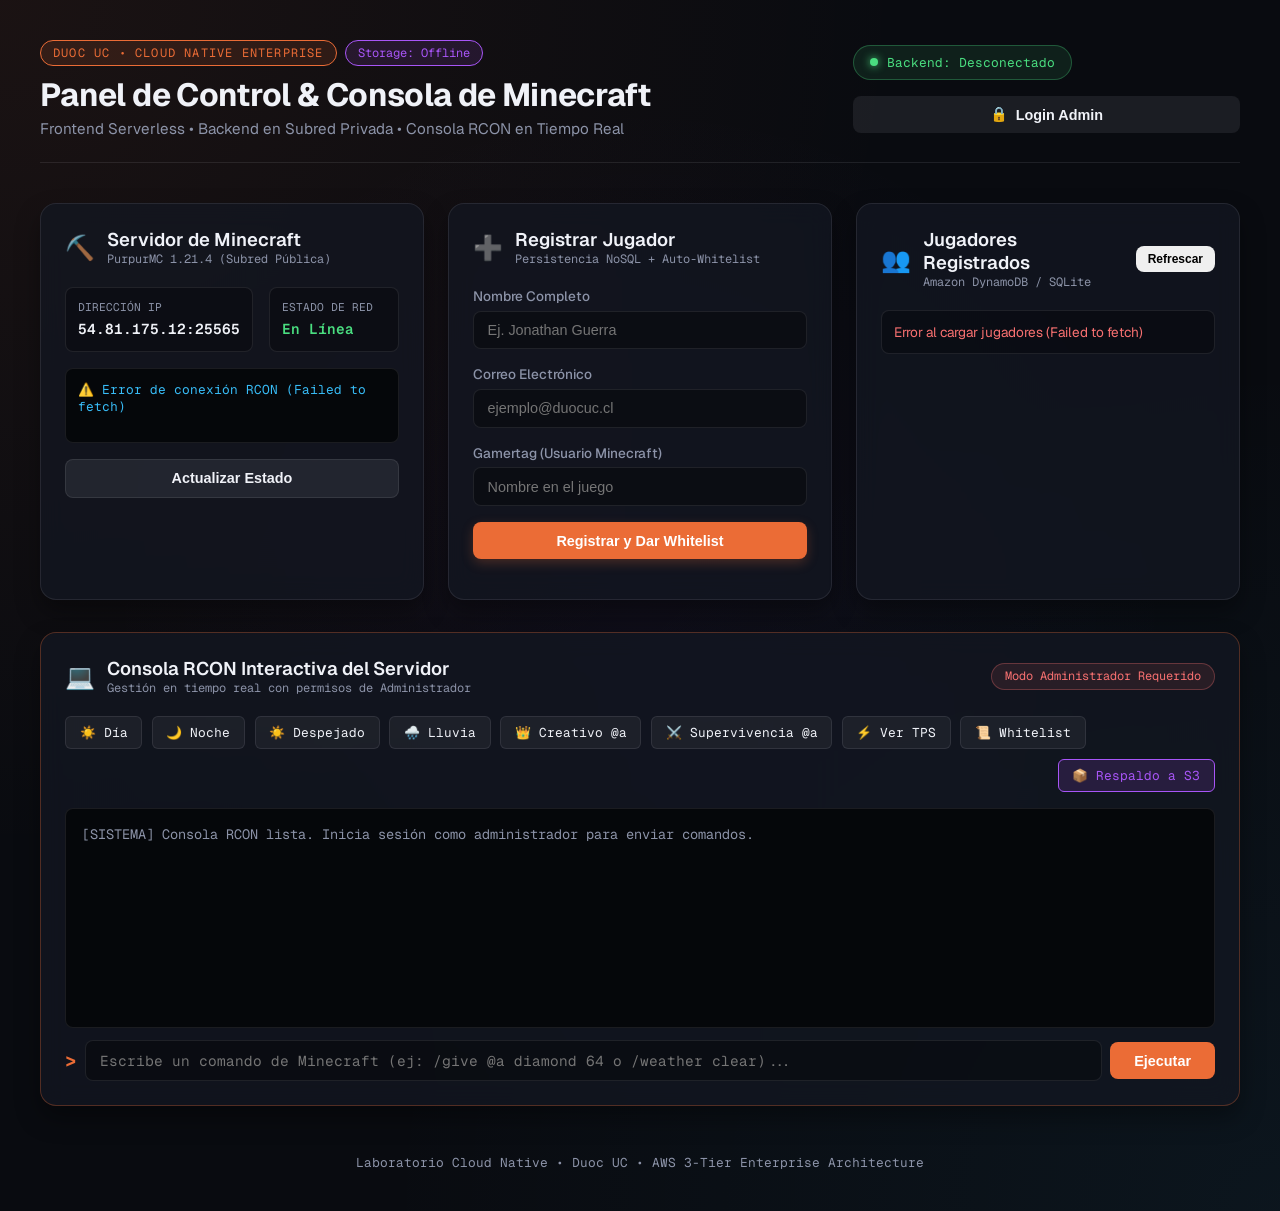
==== frontend/index.html @ 44a87078 "feat: Enterprise Cloud Native Suite for Minecraft in AWS (Duoc UC)" ====
<!DOCTYPE html>
<html lang="es">
<head>
    <meta charset="UTF-8">
    <meta name="viewport" content="width=device-width, initial-scale=1.0">
    <title>Panel Cloud Native Enterprise • Servidor Minecraft & DynamoDB</title>
    <link rel="preconnect" href="https://fonts.googleapis.com">
    <link rel="preconnect" href="https://fonts.gstatic.com" crossorigin>
    <link href="https://fonts.googleapis.com/css2?family=Geist+Mono:wght@400;500;600;700&family=Geist:wght@300;400;500;600;700&display=swap" rel="stylesheet">
    <link rel="stylesheet" href="styles.css">
</head>
<body>

    <div class="app-wrapper">
        <!-- Header Principal -->
        <header class="main-header">
            <div class="header-content">
                <div class="badge-group">
                    <span class="badge">Duoc UC • Cloud Native Enterprise</span>
                    <span class="badge-tag" id="storage-badge">Storage: DynamoDB</span>
                </div>
                <h1>Panel de Control & Consola de Minecraft</h1>
                <p class="subtitle">Frontend Serverless • Backend en Subred Privada • Consola RCON en Tiempo Real</p>
            </div>
            <div class="header-actions">
                <div class="status-indicator">
                    <span class="pulse-dot"></span>
                    <span id="backend-status-text">Backend: Conectando...</span>
                </div>
                <button id="btn-auth-toggle" class="btn btn-auth">
                    <span id="auth-icon">🔒</span> <span id="auth-text">Login Admin</span>
                </button>
            </div>
        </header>

        <!-- Grilla de Tarjetas -->
        <main class="dashboard-grid">
            
            <!-- Tarjeta 1: Estado del Servidor Minecraft -->
            <section class="card mc-card">
                <div class="card-header">
                    <div class="card-icon">⛏️</div>
                    <div>
                        <h2>Servidor de Minecraft</h2>
                        <span class="card-meta">PurpurMC 1.21.4 (Subred Pública)</span>
                    </div>
                </div>

                <div class="mc-stats">
                    <div class="stat-box">
                        <span class="stat-label">DIRECCIÓN IP</span>
                        <span class="stat-value" id="mc-ip">54.81.175.12:25565</span>
                    </div>
                    <div class="stat-box">
                        <span class="stat-label">ESTADO DE RED</span>
                        <span class="stat-value text-green" id="mc-state">En Línea</span>
                    </div>
                </div>

                <div class="console-box" id="mc-players-box">
                    <code>Consultando jugadores vía RCON...</code>
                </div>

                <button id="btn-refrescar-mc" class="btn btn-secondary">Actualizar Estado</button>
            </section>

            <!-- Tarjeta 2: Registro de Jugadores (DynamoDB / SQLite) -->
            <section class="card form-card">
                <div class="card-header">
                    <div class="card-icon">➕</div>
                    <div>
                        <h2>Registrar Jugador</h2>
                        <span class="card-meta">Persistencia NoSQL + Auto-Whitelist</span>
                    </div>
                </div>

                <form id="form-crear">
                    <div class="input-group">
                        <label for="input-nombre">Nombre Completo</label>
                        <input type="text" id="input-nombre" placeholder="Ej. Jonathan Guerra" required>
                    </div>

                    <div class="input-group">
                        <label for="input-email">Correo Electrónico</label>
                        <input type="email" id="input-email" placeholder="ejemplo@duocuc.cl" required>
                    </div>

                    <div class="input-group">
                        <label for="input-gamertag">Gamertag (Usuario Minecraft)</label>
                        <input type="text" id="input-gamertag" placeholder="Nombre en el juego" required>
                    </div>

                    <button type="submit" class="btn btn-primary" id="btn-submit">
                        <span>Registrar y Dar Whitelist</span>
                    </button>
                </form>

                <div id="mensaje" class="alert-message"></div>
            </section>

            <!-- Tarjeta 3: Lista de Usuarios Registrados -->
            <section class="card list-card">
                <div class="card-header">
                    <div class="card-icon">👥</div>
                    <div>
                        <h2>Jugadores Registrados</h2>
                        <span class="card-meta">Amazon DynamoDB / SQLite</span>
                    </div>
                    <button id="btn-consultar" class="btn btn-sm">Refrescar</button>
                </div>

                <ul id="lista-usuarios" class="user-list">
                    <li class="user-item loading">Cargando usuarios...</li>
                </ul>
            </section>

        </main>

        <!-- SECCIÓN 4: CONSOLA RCON INTERACTIVA (FULL WIDTH) -->
        <section class="card console-section">
            <div class="card-header">
                <div class="card-icon">💻</div>
                <div>
                    <h2>Consola RCON Interactiva del Servidor</h2>
                    <span class="card-meta">Gestión en tiempo real con permisos de Administrador</span>
                </div>
                <div class="admin-badge" id="admin-badge">Modo Administrador Requerido</div>
            </div>

            <!-- Botones Rápidos -->
            <div class="quick-actions">
                <button class="btn-quick" data-action="day">☀️ Día</button>
                <button class="btn-quick" data-action="night">🌙 Noche</button>
                <button class="btn-quick" data-action="sun">☀️ Despejado</button>
                <button class="btn-quick" data-action="rain">🌧️ Lluvia</button>
                <button class="btn-quick" data-action="creative">👑 Creativo @a</button>
                <button class="btn-quick" data-action="survival">⚔️ Supervivencia @a</button>
                <button class="btn-quick" data-action="tps">⚡ Ver TPS</button>
                <button class="btn-quick" data-action="whitelist-list">📜 Whitelist</button>
                <button class="btn-quick btn-backup" id="btn-trigger-backup">📦 Respaldo a S3</button>
            </div>

            <!-- Terminal Output -->
            <div class="terminal-container" id="terminal-screen">
                <div class="terminal-line system-line">[SISTEMA] Consola RCON lista. Inicia sesión como administrador para enviar comandos.</div>
            </div>

            <!-- Input de Comando Libre -->
            <form id="form-command" class="terminal-input-bar">
                <span class="terminal-prompt">&gt;</span>
                <input type="text" id="input-command" placeholder="Escribe un comando de Minecraft (ej: /give @a diamond 64 o /weather clear)..." autocomplete="off">
                <button type="submit" class="btn btn-send" id="btn-send-cmd">Ejecutar</button>
            </form>
        </section>

        <!-- MODAL DE LOGIN ADMIN -->
        <div id="modal-login" class="modal-overlay hidden">
            <div class="modal-card">
                <div class="modal-header">
                    <h3>🔐 Iniciar Sesión de Administrador</h3>
                    <button id="btn-close-modal" class="btn-close">&times;</button>
                </div>
                <form id="form-login">
                    <div class="input-group">
                        <label for="admin-user">Usuario</label>
                        <input type="text" id="admin-user" value="admin" required>
                    </div>
                    <div class="input-group">
                        <label for="admin-pass">Contraseña</label>
                        <input type="password" id="admin-pass" value="DuocAdmin2026!" required>
                    </div>
                    <button type="submit" class="btn btn-primary">Autenticar con JWT</button>
                </form>
                <div id="login-error" class="alert-message alert-error"></div>
            </div>
        </div>

        <footer class="app-footer">
            <p>Laboratorio Cloud Native • Duoc UC • AWS 3-Tier Enterprise Architecture</p>
        </footer>
    </div>

    <script src="app.js"></script>
</body>
</html>
---- frontend/styles.css ----
:root {
  --bg: #090b10;
  --card-bg: rgba(19, 23, 34, 0.75);
  --card-border: rgba(240, 242, 248, 0.09);
  --text-main: #f0f2f8;
  --text-muted: #8c93a8;
  --accent: #eb6c36;
  --accent-hover: #f17f4d;
  --accent-glow: rgba(235, 108, 54, 0.25);
  --teal: #38bdf8;
  --purple: #a855f7;
  --green: #4ade80;
  --red: #f87171;
  --terminal-bg: #05070a;
  --font-sans: 'Geist', -apple-system, BlinkMacSystemFont, sans-serif;
  --font-mono: 'Geist Mono', monospace;
}

* {
  box-sizing: border-box;
  margin: 0;
  padding: 0;
}

body {
  background-color: var(--bg);
  background-image: 
    radial-gradient(at 0% 0%, rgba(235, 108, 54, 0.08) 0px, transparent 50%),
    radial-gradient(at 100% 100%, rgba(56, 189, 248, 0.06) 0px, transparent 50%),
    radial-gradient(at 50% 50%, rgba(168, 85, 247, 0.04) 0px, transparent 60%);
  color: var(--text-main);
  font-family: var(--font-sans);
  min-height: 100vh;
  padding: 2.5rem 1rem;
}

.app-wrapper {
  max-width: 1200px;
  margin: 0 auto;
}

/* Header */
.main-header {
  display: flex;
  justify-content: space-between;
  align-items: center;
  margin-bottom: 2.5rem;
  padding-bottom: 1.5rem;
  border-bottom: 1px solid var(--card-border);
  flex-wrap: wrap;
  gap: 1.5rem;
}

.badge-group {
  display: flex;
  gap: 0.5rem;
  align-items: center;
  margin-bottom: 0.5rem;
  flex-wrap: wrap;
}

.badge {
  font-family: var(--font-mono);
  font-size: 0.75rem;
  color: var(--accent);
  background: rgba(235, 108, 54, 0.12);
  border: 1px solid var(--accent);
  padding: 0.25rem 0.75rem;
  border-radius: 999px;
  text-transform: uppercase;
  letter-spacing: 0.1em;
}

.badge-tag {
  font-family: var(--font-mono);
  font-size: 0.75rem;
  color: var(--purple);
  background: rgba(168, 85, 247, 0.12);
  border: 1px solid var(--purple);
  padding: 0.25rem 0.75rem;
  border-radius: 999px;
}

h1 {
  font-size: 2rem;
  font-weight: 700;
  letter-spacing: -0.02em;
}

.subtitle {
  color: var(--text-muted);
  font-size: 0.95rem;
  margin-top: 0.25rem;
}

.header-actions {
  display: flex;
  align-items: center;
  gap: 1rem;
  flex-wrap: wrap;
}

.status-indicator {
  display: flex;
  align-items: center;
  gap: 0.6rem;
  background: rgba(74, 222, 128, 0.1);
  border: 1px solid rgba(74, 222, 128, 0.3);
  padding: 0.5rem 1rem;
  border-radius: 999px;
  font-family: var(--font-mono);
  font-size: 0.8rem;
  color: var(--green);
}

.pulse-dot {
  width: 8px;
  height: 8px;
  background-color: var(--green);
  border-radius: 50%;
  box-shadow: 0 0 8px var(--green);
  animation: pulse 2s infinite;
}

@keyframes pulse {
  0% { transform: scale(0.95); opacity: 0.8; }
  50% { transform: scale(1.2); opacity: 1; }
  100% { transform: scale(0.95); opacity: 0.8; }
}

.btn-auth {
  width: auto;
  background: rgba(240, 242, 248, 0.08);
  border: 1px solid var(--card-border);
  color: var(--text-main);
  padding: 0.5rem 1rem;
  font-size: 0.85rem;
  border-radius: 999px;
}

.btn-auth:hover {
  background: rgba(240, 242, 248, 0.15);
}

/* Dashboard Grid */
.dashboard-grid {
  display: grid;
  grid-template-columns: repeat(auto-fit, minmax(330px, 1fr));
  gap: 1.5rem;
  margin-bottom: 2rem;
}

/* Cards */
.card {
  background: var(--card-bg);
  backdrop-filter: blur(12px);
  border: 1px solid var(--card-border);
  border-radius: 16px;
  padding: 1.5rem;
  display: flex;
  flex-direction: column;
  box-shadow: 0 12px 24px rgba(0, 0, 0, 0.35);
}

.card-header {
  display: flex;
  align-items: center;
  gap: 0.75rem;
  margin-bottom: 1.25rem;
}

.card-icon {
  font-size: 1.5rem;
}

.card-header h2 {
  font-size: 1.15rem;
  font-weight: 600;
}

.card-meta {
  font-family: var(--font-mono);
  font-size: 0.75rem;
  color: var(--text-muted);
  display: block;
}

/* Stats */
.mc-stats {
  display: grid;
  grid-template-columns: 1fr 1fr;
  gap: 1rem;
  margin-bottom: 1rem;
}

.stat-box {
  background: rgba(0, 0, 0, 0.3);
  border: 1px solid var(--card-border);
  border-radius: 8px;
  padding: 0.75rem;
}

.stat-label {
  font-family: var(--font-mono);
  font-size: 0.7rem;
  color: var(--text-muted);
  display: block;
  margin-bottom: 0.25rem;
}

.stat-value {
  font-family: var(--font-mono);
  font-size: 0.9rem;
  font-weight: 600;
}

.text-green { color: var(--green); }

.console-box {
  background: var(--terminal-bg);
  border: 1px solid var(--card-border);
  border-radius: 8px;
  padding: 0.75rem;
  font-family: var(--font-mono);
  font-size: 0.8rem;
  color: var(--teal);
  min-height: 75px;
  margin-bottom: 1rem;
  overflow-x: auto;
  white-space: pre-wrap;
}

/* Form */
.input-group {
  margin-bottom: 1rem;
}

.input-group label {
  display: block;
  font-size: 0.85rem;
  font-weight: 500;
  margin-bottom: 0.35rem;
  color: var(--text-muted);
}

input[type="text"],
input[type="email"],
input[type="password"] {
  width: 100%;
  background: rgba(0, 0, 0, 0.35);
  border: 1px solid var(--card-border);
  border-radius: 8px;
  padding: 0.65rem 0.85rem;
  color: var(--text-main);
  font-size: 0.9rem;
  outline: none;
  transition: border-color 0.2s;
}

input:focus {
  border-color: var(--accent);
}

/* Buttons */
.btn {
  display: inline-flex;
  align-items: center;
  justify-content: center;
  gap: 0.5rem;
  border: none;
  border-radius: 8px;
  padding: 0.65rem 1.2rem;
  font-size: 0.9rem;
  font-weight: 600;
  cursor: pointer;
  transition: all 0.2s ease;
  width: 100%;
}

.btn-primary {
  background: var(--accent);
  color: #fff;
  box-shadow: 0 4px 12px var(--accent-glow);
}

.btn-primary:hover {
  background: var(--accent-hover);
  transform: translateY(-1px);
}

.btn-secondary {
  background: rgba(240, 242, 248, 0.08);
  color: var(--text-main);
  border: 1px solid var(--card-border);
}

.btn-secondary:hover {
  background: rgba(240, 242, 248, 0.15);
}

.btn-sm {
  width: auto;
  padding: 0.35rem 0.75rem;
  font-size: 0.75rem;
  margin-left: auto;
}

/* User List */
.user-list {
  list-style: none;
  max-height: 250px;
  overflow-y: auto;
  display: flex;
  flex-direction: column;
  gap: 0.5rem;
}

.user-item {
  background: rgba(0, 0, 0, 0.3);
  border: 1px solid var(--card-border);
  border-radius: 8px;
  padding: 0.75rem;
  display: flex;
  justify-content: space-between;
  align-items: center;
  font-size: 0.85rem;
}

.user-info {
  display: flex;
  flex-direction: column;
  gap: 0.2rem;
}

.user-name {
  font-weight: 600;
}

.user-meta {
  font-family: var(--font-mono);
  font-size: 0.75rem;
  color: var(--text-muted);
}

.user-badge {
  font-family: var(--font-mono);
  font-size: 0.7rem;
  background: rgba(56, 189, 248, 0.1);
  color: var(--teal);
  border: 1px solid rgba(56, 189, 248, 0.3);
  padding: 0.2rem 0.5rem;
  border-radius: 4px;
}

/* ============================================
   SECCIÓN DE CONSOLA RCON INTERACTIVA
   ============================================ */
.console-section {
  margin-bottom: 3rem;
  border: 1px solid rgba(235, 108, 54, 0.3);
}

.admin-badge {
  margin-left: auto;
  font-family: var(--font-mono);
  font-size: 0.75rem;
  color: var(--red);
  background: rgba(248, 113, 113, 0.1);
  border: 1px solid rgba(248, 113, 113, 0.3);
  padding: 0.3rem 0.8rem;
  border-radius: 999px;
}

.admin-badge.logged-in {
  color: var(--green);
  background: rgba(74, 222, 128, 0.1);
  border-color: rgba(74, 222, 128, 0.3);
}

.quick-actions {
  display: flex;
  flex-wrap: wrap;
  gap: 0.6rem;
  margin-bottom: 1rem;
}

.btn-quick {
  background: rgba(240, 242, 248, 0.05);
  border: 1px solid var(--card-border);
  color: var(--text-main);
  padding: 0.45rem 0.85rem;
  border-radius: 6px;
  font-family: var(--font-mono);
  font-size: 0.8rem;
  cursor: pointer;
  transition: all 0.15s ease;
}

.btn-quick:hover {
  background: var(--accent-glow);
  border-color: var(--accent);
  color: var(--accent);
}

.btn-backup {
  background: rgba(168, 85, 247, 0.15);
  border-color: var(--purple);
  color: var(--purple);
  margin-left: auto;
}

.btn-backup:hover {
  background: var(--purple);
  color: #fff;
}

.terminal-container {
  background: var(--terminal-bg);
  border: 1px solid var(--card-border);
  border-radius: 8px;
  padding: 1rem;
  font-family: var(--font-mono);
  font-size: 0.85rem;
  height: 220px;
  overflow-y: auto;
  display: flex;
  flex-direction: column;
  gap: 0.4rem;
  margin-bottom: 0.75rem;
}

.terminal-line {
  line-height: 1.4;
  word-break: break-all;
}

.system-line { color: var(--text-muted); }
.cmd-line { color: var(--accent); font-weight: 600; }
.response-line { color: var(--green); }
.error-line { color: var(--red); }

.terminal-input-bar {
  display: flex;
  gap: 0.5rem;
  align-items: center;
}

.terminal-prompt {
  font-family: var(--font-mono);
  font-size: 1.2rem;
  font-weight: 700;
  color: var(--accent);
}

.terminal-input-bar input {
  flex-grow: 1;
  font-family: var(--font-mono);
}

.btn-send {
  width: auto;
  padding: 0.65rem 1.5rem;
  background: var(--accent);
  color: #fff;
}

/* Modal */
.modal-overlay {
  position: fixed;
  top: 0;
  left: 0;
  width: 100vw;
  height: 100vh;
  background: rgba(0, 0, 0, 0.75);
  backdrop-filter: blur(8px);
  display: flex;
  align-items: center;
  justify-content: center;
  z-index: 1000;
}

.modal-overlay.hidden {
  display: none;
}

.modal-card {
  background: #141722;
  border: 1px solid var(--card-border);
  border-radius: 16px;
  padding: 2rem;
  max-width: 420px;
  width: 90%;
  box-shadow: 0 20px 50px rgba(0, 0, 0, 0.6);
}

.modal-header {
  display: flex;
  justify-content: space-between;
  align-items: center;
  margin-bottom: 1.5rem;
}

.btn-close {
  background: none;
  border: none;
  color: var(--text-muted);
  font-size: 1.5rem;
  cursor: pointer;
}

/* Alert Messages */
.alert-message {
  margin-top: 1rem;
  font-size: 0.85rem;
  font-family: var(--font-mono);
}
.alert-success { color: var(--green); }
.alert-error { color: var(--red); }

.app-footer {
  text-align: center;
  color: var(--text-muted);
  font-size: 0.8rem;
  font-family: var(--font-mono);
}
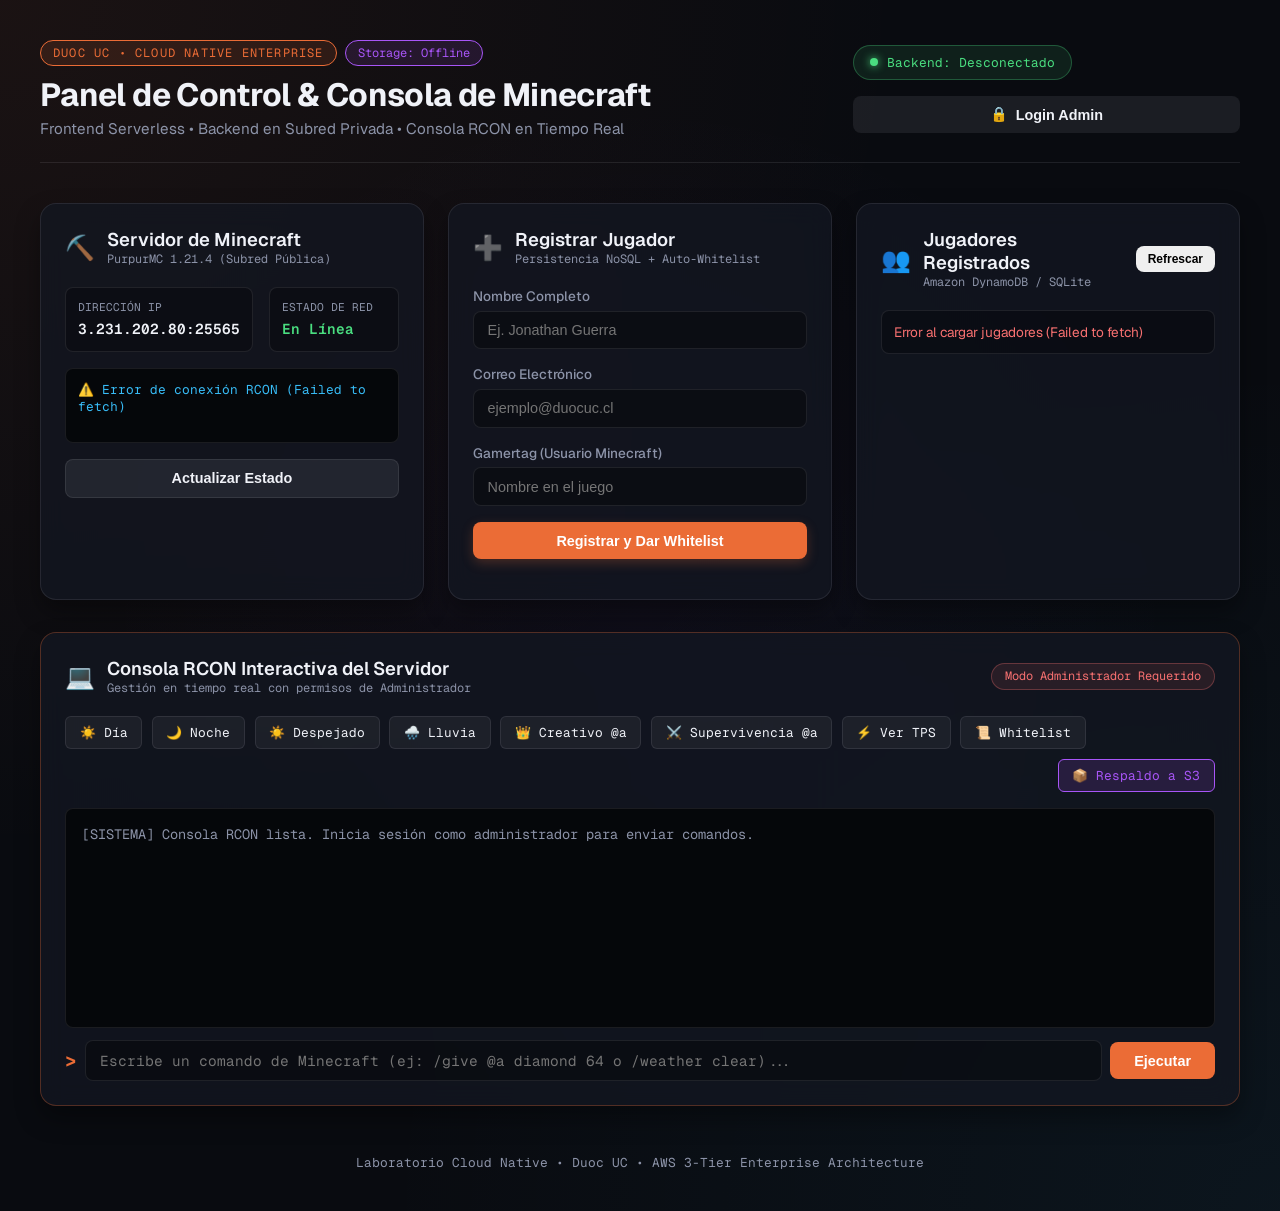
==== commit 599d1c30: "feat: add backup endpoint, fix default IP display and dynamic IP update" ====
--- a/frontend/index.html
+++ b/frontend/index.html
@@ -49,7 +49,8 @@
                 <div class="mc-stats">
                     <div class="stat-box">
                         <span class="stat-label">DIRECCIÓN IP</span>
-                        <span class="stat-value" id="mc-ip">54.81.175.12:25565</span>
+                        <span class="stat-value" id="mc-ip">3.231.202.80:25565</span>
+
                     </div>
                     <div class="stat-box">
                         <span class="stat-label">ESTADO DE RED</span>
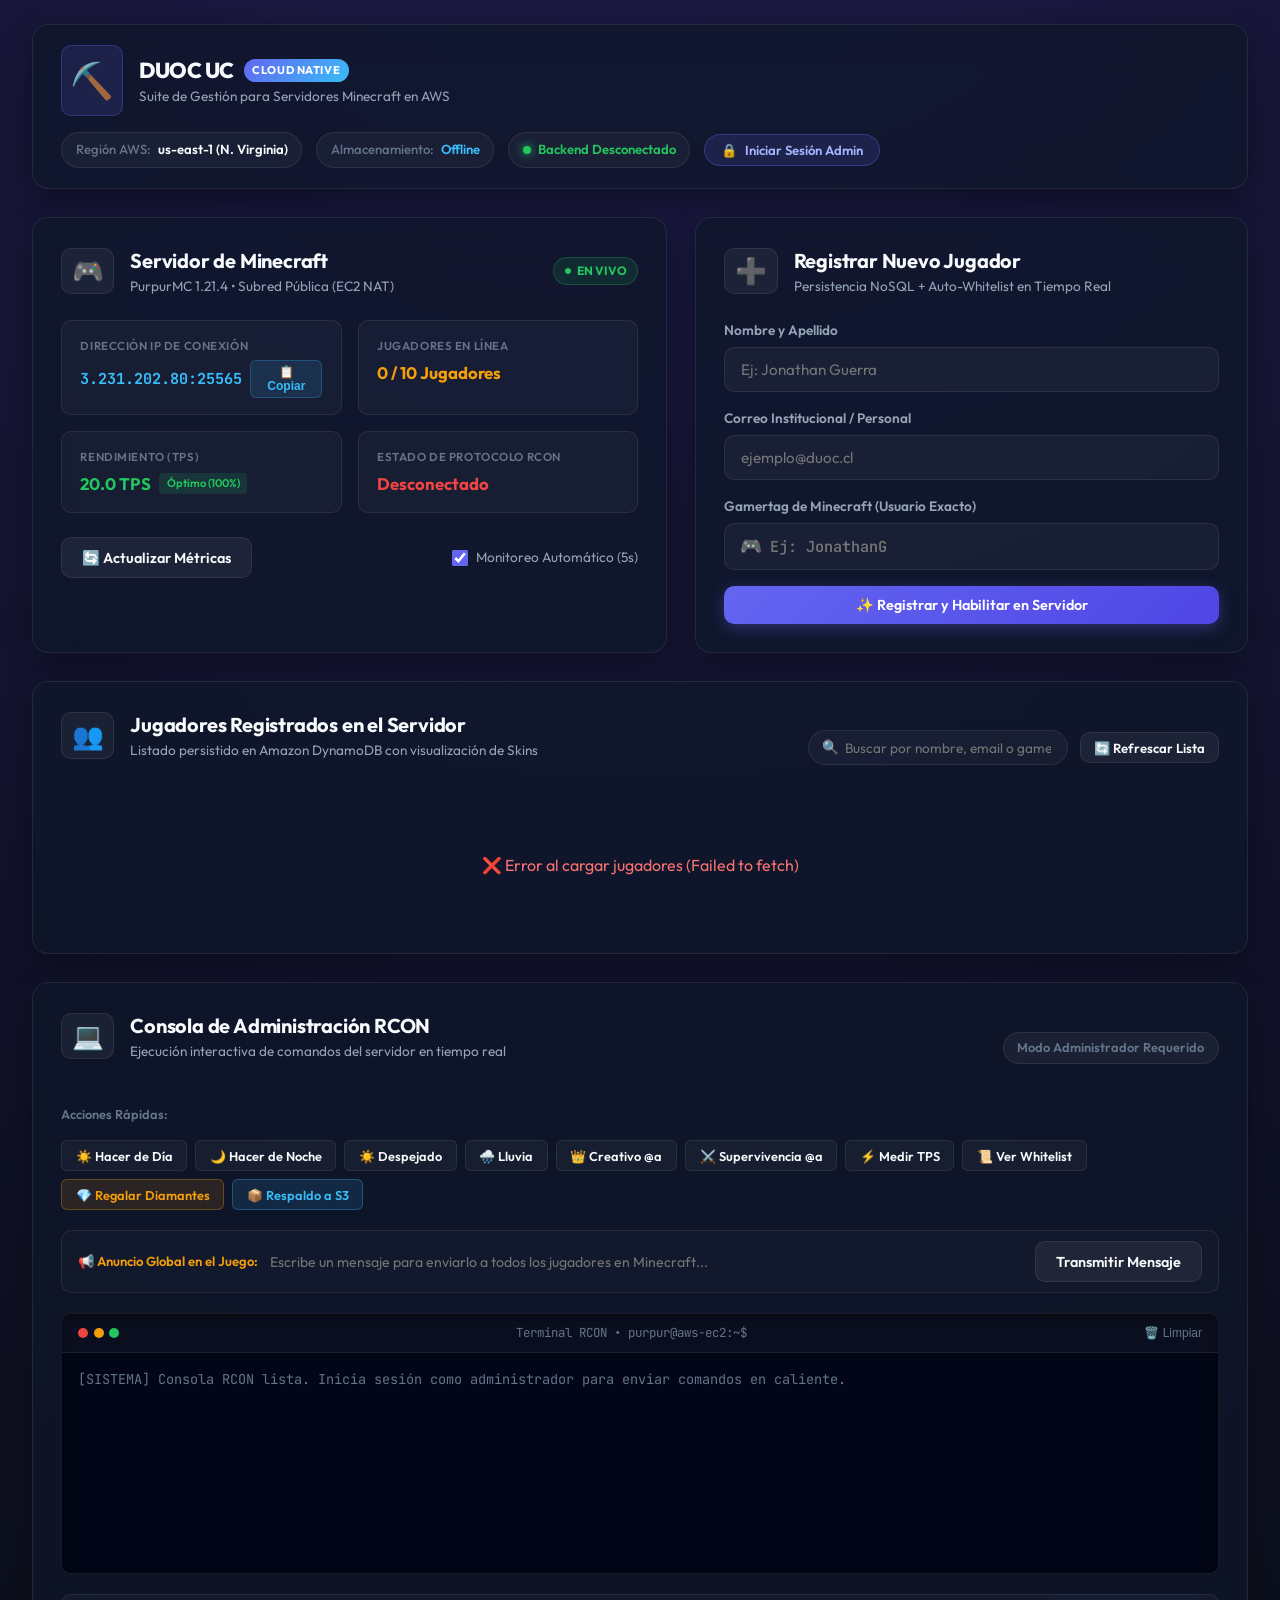
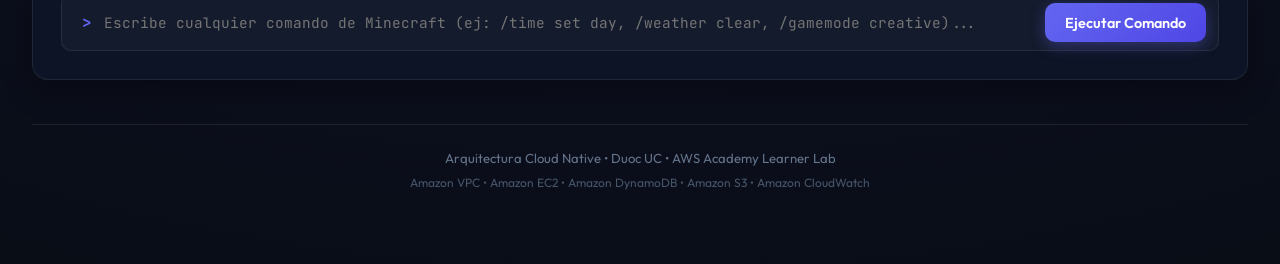
==== commit 1d7f94c5: "feat(ui): complete Spanish enterprise redesign with 3D skins, real-time telemetry, toasts and global" ====
--- a/frontend/index.html
+++ b/frontend/index.html
@@ -3,182 +3,280 @@
 <head>
     <meta charset="UTF-8">
     <meta name="viewport" content="width=device-width, initial-scale=1.0">
-    <title>Panel Cloud Native Enterprise • Servidor Minecraft & DynamoDB</title>
+    <title>Panel de Control Minecraft Enterprise • Duoc UC & AWS</title>
     <link rel="preconnect" href="https://fonts.googleapis.com">
     <link rel="preconnect" href="https://fonts.gstatic.com" crossorigin>
-    <link href="https://fonts.googleapis.com/css2?family=Geist+Mono:wght@400;500;600;700&family=Geist:wght@300;400;500;600;700&display=swap" rel="stylesheet">
+    <link href="https://fonts.googleapis.com/css2?family=Outfit:wght@300;400;500;600;700;800&family=JetBrains+Mono:wght@400;500;600;700&display=swap" rel="stylesheet">
     <link rel="stylesheet" href="styles.css">
 </head>
 <body>
 
     <div class="app-wrapper">
-        <!-- Header Principal -->
+        
+        <!-- BARRA SUPERIOR / ENCABEZADO -->
         <header class="main-header">
-            <div class="header-content">
-                <div class="badge-group">
-                    <span class="badge">Duoc UC • Cloud Native Enterprise</span>
-                    <span class="badge-tag" id="storage-badge">Storage: DynamoDB</span>
-                </div>
-                <h1>Panel de Control & Consola de Minecraft</h1>
-                <p class="subtitle">Frontend Serverless • Backend en Subred Privada • Consola RCON en Tiempo Real</p>
-            </div>
-            <div class="header-actions">
-                <div class="status-indicator">
-                    <span class="pulse-dot"></span>
-                    <span id="backend-status-text">Backend: Conectando...</span>
+            <div class="header-left">
+                <div class="brand-logo">
+                    <span class="logo-icon">⛏️</span>
+                    <div>
+                        <div class="brand-title">DUOC UC <span class="badge-cloud">CLOUD NATIVE</span></div>
+                        <div class="brand-sub">Suite de Gestión para Servidores Minecraft en AWS</div>
+                    </div>
+                </div>
+            </div>
+
+            <div class="header-metrics">
+                <div class="metric-pill">
+                    <span class="metric-label">Región AWS:</span>
+                    <span class="metric-value">us-east-1 (N. Virginia)</span>
+                </div>
+                <div class="metric-pill">
+                    <span class="metric-label">Almacenamiento:</span>
+                    <span class="metric-value text-cyan" id="storage-badge">Amazon DynamoDB</span>
+                </div>
+                <div class="metric-pill">
+                    <span class="status-dot online"></span>
+                    <span class="metric-value text-green" id="backend-status-text">Backend en Línea</span>
                 </div>
                 <button id="btn-auth-toggle" class="btn btn-auth">
-                    <span id="auth-icon">🔒</span> <span id="auth-text">Login Admin</span>
+                    <span id="auth-icon">🔒</span> <span id="auth-text">Iniciar Sesión Admin</span>
                 </button>
             </div>
         </header>
 
-        <!-- Grilla de Tarjetas -->
-        <main class="dashboard-grid">
-            
-            <!-- Tarjeta 1: Estado del Servidor Minecraft -->
-            <section class="card mc-card">
-                <div class="card-header">
-                    <div class="card-icon">⛏️</div>
-                    <div>
-                        <h2>Servidor de Minecraft</h2>
-                        <span class="card-meta">PurpurMC 1.21.4 (Subred Pública)</span>
-                    </div>
-                </div>
-
-                <div class="mc-stats">
-                    <div class="stat-box">
-                        <span class="stat-label">DIRECCIÓN IP</span>
-                        <span class="stat-value" id="mc-ip">3.231.202.80:25565</span>
-
-                    </div>
-                    <div class="stat-box">
-                        <span class="stat-label">ESTADO DE RED</span>
-                        <span class="stat-value text-green" id="mc-state">En Línea</span>
-                    </div>
-                </div>
-
-                <div class="console-box" id="mc-players-box">
-                    <code>Consultando jugadores vía RCON...</code>
-                </div>
-
-                <button id="btn-refrescar-mc" class="btn btn-secondary">Actualizar Estado</button>
+        <!-- CONTENIDO PRINCIPAL -->
+        <main class="dashboard-container">
+
+            <!-- FILA SUPERIOR: TARJETAS DE ESTADO Y REGISTRO -->
+            <div class="dashboard-grid">
+                
+                <!-- TARJETA 1: ESTADO DEL SERVIDOR Y TELEMETRÍA -->
+                <section class="card glass-card server-card">
+                    <div class="card-title-row">
+                        <div class="card-icon-badge">🎮</div>
+                        <div>
+                            <h2>Servidor de Minecraft</h2>
+                            <p class="card-subtitle">PurpurMC 1.21.4 • Subred Pública (EC2 NAT)</p>
+                        </div>
+                        <div class="live-tag">
+                            <span class="live-pulse"></span> EN VIVO
+                        </div>
+                    </div>
+
+                    <!-- Datos Rápidos -->
+                    <div class="server-stats-grid">
+                        <div class="stat-card">
+                            <span class="stat-title">DIRECCIÓN IP DE CONEXIÓN</span>
+                            <div class="ip-row">
+                                <span class="stat-data ip-address" id="mc-ip">3.231.202.80:25565</span>
+                                <button class="btn-copy" id="btn-copy-ip" title="Copiar IP de Minecraft">📋 Copiar</button>
+                            </div>
+                        </div>
+
+                        <div class="stat-card">
+                            <span class="stat-title">JUGADORES EN LÍNEA</span>
+                            <span class="stat-data text-gold" id="mc-players-count">0 / 10 Jugadores</span>
+                        </div>
+
+                        <div class="stat-card">
+                            <span class="stat-title">RENDIMIENTO (TPS)</span>
+                            <div class="tps-row">
+                                <span class="stat-data text-green" id="mc-tps-value">20.0 TPS</span>
+                                <span class="tps-badge">Óptimo (100%)</span>
+                            </div>
+                        </div>
+
+                        <div class="stat-card">
+                            <span class="stat-title">ESTADO DE PROTOCOLO RCON</span>
+                            <span class="stat-data text-cyan" id="mc-rcon-state">Conectado (Puerto 25575)</span>
+                        </div>
+                    </div>
+
+                    <div class="card-actions-row">
+                        <button id="btn-refrescar-mc" class="btn btn-secondary">
+                            <span>🔄 Actualizar Métricas</span>
+                        </button>
+                        <label class="auto-refresh-toggle">
+                            <input type="checkbox" id="check-auto-refresh" checked>
+                            <span class="toggle-text">Monitoreo Automático (5s)</span>
+                        </label>
+                    </div>
+                </section>
+
+                <!-- TARJETA 2: REGISTRO DE JUGADORES (DYNAMODB + WHITELIST) -->
+                <section class="card glass-card form-card">
+                    <div class="card-title-row">
+                        <div class="card-icon-badge">➕</div>
+                        <div>
+                            <h2>Registrar Nuevo Jugador</h2>
+                            <p class="card-subtitle">Persistencia NoSQL + Auto-Whitelist en Tiempo Real</p>
+                        </div>
+                    </div>
+
+                    <form id="form-crear" class="player-form">
+                        <div class="form-group">
+                            <label for="input-nombre">Nombre y Apellido</label>
+                            <input type="text" id="input-nombre" placeholder="Ej: Jonathan Guerra" required autocomplete="off">
+                        </div>
+
+                        <div class="form-group">
+                            <label for="input-email">Correo Institucional / Personal</label>
+                            <input type="email" id="input-email" placeholder="ejemplo@duoc.cl" required autocomplete="off">
+                        </div>
+
+                        <div class="form-group">
+                            <label for="input-gamertag">Gamertag de Minecraft (Usuario Exacto)</label>
+                            <div class="gamertag-input-wrap">
+                                <span class="gamertag-icon">🎮</span>
+                                <input type="text" id="input-gamertag" placeholder="Ej: JonathanG" required autocomplete="off">
+                            </div>
+                        </div>
+
+                        <button type="submit" class="btn btn-primary btn-block" id="btn-submit">
+                            <span>✨ Registrar y Habilitar en Servidor</span>
+                        </button>
+                    </form>
+
+                    <div id="mensaje" class="alert-message hidden"></div>
+                </section>
+
+            </div>
+
+            <!-- TARJETA 3: LISTA DE JUGADORES CON SKINS 3D (FULL WIDTH) -->
+            <section class="card glass-card users-section">
+                <div class="users-header">
+                    <div class="card-title-row">
+                        <div class="card-icon-badge">👥</div>
+                        <div>
+                            <h2>Jugadores Registrados en el Servidor</h2>
+                            <p class="card-subtitle">Listado persistido en Amazon DynamoDB con visualización de Skins</p>
+                        </div>
+                    </div>
+
+                    <div class="users-controls">
+                        <div class="search-box">
+                            <span class="search-icon">🔍</span>
+                            <input type="text" id="input-buscar-jugador" placeholder="Buscar por nombre, email o gamertag...">
+                        </div>
+                        <button id="btn-consultar" class="btn btn-secondary btn-sm">
+                            <span>🔄 Refrescar Lista</span>
+                        </button>
+                    </div>
+                </div>
+
+                <!-- Contenedor de Jugadores con Avatares 3D -->
+                <div id="grid-jugadores" class="players-grid">
+                    <div class="loading-state">
+                        <div class="spinner"></div>
+                        <p>Consultando base de datos de jugadores...</p>
+                    </div>
+                </div>
             </section>
 
-            <!-- Tarjeta 2: Registro de Jugadores (DynamoDB / SQLite) -->
-            <section class="card form-card">
-                <div class="card-header">
-                    <div class="card-icon">➕</div>
-                    <div>
-                        <h2>Registrar Jugador</h2>
-                        <span class="card-meta">Persistencia NoSQL + Auto-Whitelist</span>
-                    </div>
-                </div>
-
-                <form id="form-crear">
-                    <div class="input-group">
-                        <label for="input-nombre">Nombre Completo</label>
-                        <input type="text" id="input-nombre" placeholder="Ej. Jonathan Guerra" required>
-                    </div>
-
-                    <div class="input-group">
-                        <label for="input-email">Correo Electrónico</label>
-                        <input type="email" id="input-email" placeholder="ejemplo@duocuc.cl" required>
-                    </div>
-
-                    <div class="input-group">
-                        <label for="input-gamertag">Gamertag (Usuario Minecraft)</label>
-                        <input type="text" id="input-gamertag" placeholder="Nombre en el juego" required>
-                    </div>
-
-                    <button type="submit" class="btn btn-primary" id="btn-submit">
-                        <span>Registrar y Dar Whitelist</span>
-                    </button>
+            <!-- TARJETA 4: CONSOLA RCON Y TRANSMISIÓN GLOBAL -->
+            <section class="card glass-card console-section">
+                <div class="console-header">
+                    <div class="card-title-row">
+                        <div class="card-icon-badge">💻</div>
+                        <div>
+                            <h2>Consola de Administración RCON</h2>
+                            <p class="card-subtitle">Ejecución interactiva de comandos del servidor en tiempo real</p>
+                        </div>
+                    </div>
+                    <div class="admin-status-pill" id="admin-badge">
+                        <span class="pill-dot"></span> Modo Administrador Requerido
+                    </div>
+                </div>
+
+                <!-- Acciones Rápidas del Mundo -->
+                <div class="quick-actions-bar">
+                    <span class="bar-label">Acciones Rápidas:</span>
+                    <div class="quick-buttons-group">
+                        <button class="btn-quick" data-action="day" title="Establecer mediodía en el servidor">☀️ Hacer de Día</button>
+                        <button class="btn-quick" data-action="night" title="Establecer noche">🌙 Hacer de Noche</button>
+                        <button class="btn-quick" data-action="sun" title="Despejar clima">☀️ Despejado</button>
+                        <button class="btn-quick" data-action="rain" title="Iniciar lluvia">🌧️ Lluvia</button>
+                        <button class="btn-quick" data-action="creative" title="Modo creativo para todos">👑 Creativo @a</button>
+                        <button class="btn-quick" data-action="survival" title="Modo supervivencia para todos">⚔️ Supervivencia @a</button>
+                        <button class="btn-quick" data-action="tps" title="Consultar TPS y latencia">⚡ Medir TPS</button>
+                        <button class="btn-quick" data-action="whitelist-list" title="Ver jugadores en lista blanca">📜 Ver Whitelist</button>
+                        <button class="btn-quick btn-gold" id="btn-give-diamonds" title="Regalar 5 diamantes a todos los conectados">💎 Regalar Diamantes</button>
+                        <button class="btn-quick btn-backup" id="btn-trigger-backup" title="Sincronizar y respaldar mundo a Amazon S3">📦 Respaldo a S3</button>
+                    </div>
+                </div>
+
+                <!-- Mensaje Global al Servidor -->
+                <form id="form-broadcast" class="broadcast-bar">
+                    <span class="broadcast-label">📢 Anuncio Global en el Juego:</span>
+                    <input type="text" id="input-broadcast" placeholder="Escribe un mensaje para enviarlo a todos los jugadores en Minecraft..." autocomplete="off">
+                    <button type="submit" class="btn btn-secondary">Transmitir Mensaje</button>
                 </form>
 
-                <div id="mensaje" class="alert-message"></div>
+                <!-- Pantalla Terminal Retro -->
+                <div class="terminal-wrapper">
+                    <div class="terminal-topbar">
+                        <div class="window-buttons">
+                            <span class="win-btn red"></span>
+                            <span class="win-btn yellow"></span>
+                            <span class="win-btn green"></span>
+                        </div>
+                        <span class="terminal-title">Terminal RCON • purpur@aws-ec2:~$</span>
+                        <button class="btn-clear-term" id="btn-clear-term" title="Limpiar pantalla">🗑️ Limpiar</button>
+                    </div>
+                    <div class="terminal-screen" id="terminal-screen">
+                        <div class="terminal-line system-line">[SISTEMA] Consola RCON lista. Inicia sesión como administrador para enviar comandos en caliente.</div>
+                    </div>
+                </div>
+
+                <!-- Barra de Entrada de Comandos -->
+                <form id="form-command" class="terminal-input-bar">
+                    <span class="prompt-symbol">&gt;</span>
+                    <input type="text" id="input-command" placeholder="Escribe cualquier comando de Minecraft (ej: /time set day, /weather clear, /gamemode creative)..." autocomplete="off">
+                    <button type="submit" class="btn btn-primary" id="btn-send-cmd">Ejecutar Comando</button>
+                </form>
             </section>
 
-            <!-- Tarjeta 3: Lista de Usuarios Registrados -->
-            <section class="card list-card">
-                <div class="card-header">
-                    <div class="card-icon">👥</div>
-                    <div>
-                        <h2>Jugadores Registrados</h2>
-                        <span class="card-meta">Amazon DynamoDB / SQLite</span>
-                    </div>
-                    <button id="btn-consultar" class="btn btn-sm">Refrescar</button>
-                </div>
-
-                <ul id="lista-usuarios" class="user-list">
-                    <li class="user-item loading">Cargando usuarios...</li>
-                </ul>
-            </section>
-
         </main>
 
-        <!-- SECCIÓN 4: CONSOLA RCON INTERACTIVA (FULL WIDTH) -->
-        <section class="card console-section">
-            <div class="card-header">
-                <div class="card-icon">💻</div>
-                <div>
-                    <h2>Consola RCON Interactiva del Servidor</h2>
-                    <span class="card-meta">Gestión en tiempo real con permisos de Administrador</span>
-                </div>
-                <div class="admin-badge" id="admin-badge">Modo Administrador Requerido</div>
-            </div>
-
-            <!-- Botones Rápidos -->
-            <div class="quick-actions">
-                <button class="btn-quick" data-action="day">☀️ Día</button>
-                <button class="btn-quick" data-action="night">🌙 Noche</button>
-                <button class="btn-quick" data-action="sun">☀️ Despejado</button>
-                <button class="btn-quick" data-action="rain">🌧️ Lluvia</button>
-                <button class="btn-quick" data-action="creative">👑 Creativo @a</button>
-                <button class="btn-quick" data-action="survival">⚔️ Supervivencia @a</button>
-                <button class="btn-quick" data-action="tps">⚡ Ver TPS</button>
-                <button class="btn-quick" data-action="whitelist-list">📜 Whitelist</button>
-                <button class="btn-quick btn-backup" id="btn-trigger-backup">📦 Respaldo a S3</button>
-            </div>
-
-            <!-- Terminal Output -->
-            <div class="terminal-container" id="terminal-screen">
-                <div class="terminal-line system-line">[SISTEMA] Consola RCON lista. Inicia sesión como administrador para enviar comandos.</div>
-            </div>
-
-            <!-- Input de Comando Libre -->
-            <form id="form-command" class="terminal-input-bar">
-                <span class="terminal-prompt">&gt;</span>
-                <input type="text" id="input-command" placeholder="Escribe un comando de Minecraft (ej: /give @a diamond 64 o /weather clear)..." autocomplete="off">
-                <button type="submit" class="btn btn-send" id="btn-send-cmd">Ejecutar</button>
-            </form>
-        </section>
-
-        <!-- MODAL DE LOGIN ADMIN -->
+        <!-- MODAL DE INICIO DE SESIÓN ADMINISTRADOR -->
         <div id="modal-login" class="modal-overlay hidden">
             <div class="modal-card">
                 <div class="modal-header">
-                    <h3>🔐 Iniciar Sesión de Administrador</h3>
+                    <div class="modal-icon">🔐</div>
+                    <div>
+                        <h3>Acceso de Administrador</h3>
+                        <p class="modal-sub">Ingresa tus credenciales para habilitar la consola RCON</p>
+                    </div>
                     <button id="btn-close-modal" class="btn-close">&times;</button>
                 </div>
-                <form id="form-login">
-                    <div class="input-group">
-                        <label for="admin-user">Usuario</label>
-                        <input type="text" id="admin-user" value="admin" required>
-                    </div>
-                    <div class="input-group">
+                <form id="form-login" class="modal-form">
+                    <div class="form-group">
+                        <label for="admin-user">Usuario de Administrador</label>
+                        <input type="text" id="admin-user" placeholder="admin" required autocomplete="username">
+                    </div>
+                    <div class="form-group">
                         <label for="admin-pass">Contraseña</label>
-                        <input type="password" id="admin-pass" value="DuocAdmin2026!" required>
-                    </div>
-                    <button type="submit" class="btn btn-primary">Autenticar con JWT</button>
+                        <input type="password" id="admin-pass" placeholder="••••••••••••" required autocomplete="current-password">
+                    </div>
+                    <div id="login-error" class="login-error-msg"></div>
+                    <button type="submit" class="btn btn-primary btn-block">
+                        <span>Iniciar Sesión</span>
+                    </button>
                 </form>
-                <div id="login-error" class="alert-message alert-error"></div>
             </div>
         </div>
 
-        <footer class="app-footer">
-            <p>Laboratorio Cloud Native • Duoc UC • AWS 3-Tier Enterprise Architecture</p>
+        <!-- NOTIFICACIONES TOAST FLOTANTES -->
+        <div id="toast-container" class="toast-container"></div>
+
+        <!-- FOOTER INSTITUCIONAL -->
+        <footer class="main-footer">
+            <div class="footer-content">
+                <span>Arquitectura Cloud Native • Duoc UC • AWS Academy Learner Lab</span>
+                <span class="footer-tag">Amazon VPC • Amazon EC2 • Amazon DynamoDB • Amazon S3 • Amazon CloudWatch</span>
+            </div>
         </footer>
+
     </div>
 
     <script src="app.js"></script>
--- a/frontend/styles.css
+++ b/frontend/styles.css
@@ -1,525 +1,1032 @@
+/* ============================================================
+   PANEL CLOUD NATIVE ENTERPRISE - DUOC UC • ESTILOS GLASSMORPHISM
+   ============================================================ */
+
 :root {
-  --bg: #090b10;
-  --card-bg: rgba(19, 23, 34, 0.75);
-  --card-border: rgba(240, 242, 248, 0.09);
-  --text-main: #f0f2f8;
-  --text-muted: #8c93a8;
-  --accent: #eb6c36;
-  --accent-hover: #f17f4d;
-  --accent-glow: rgba(235, 108, 54, 0.25);
-  --teal: #38bdf8;
-  --purple: #a855f7;
-  --green: #4ade80;
-  --red: #f87171;
-  --terminal-bg: #05070a;
-  --font-sans: 'Geist', -apple-system, BlinkMacSystemFont, sans-serif;
-  --font-mono: 'Geist Mono', monospace;
+    --bg-base: #090d16;
+    --bg-gradient: radial-gradient(circle at 50% -20%, #1e1b4b 0%, #090d16 100%);
+    --card-bg: rgba(15, 23, 42, 0.75);
+    --card-border: rgba(255, 255, 255, 0.08);
+    --card-hover-border: rgba(99, 102, 241, 0.4);
+    
+    --primary: #6366f1;
+    --primary-hover: #4f46e5;
+    --primary-glow: rgba(99, 102, 241, 0.35);
+
+    --accent-cyan: #38bdf8;
+    --accent-green: #22c55e;
+    --accent-gold: #f59e0b;
+    --accent-red: #ef4444;
+
+    --text-main: #f8fafc;
+    --text-muted: #94a3b8;
+    --text-dim: #64748b;
+
+    --font-main: 'Outfit', -apple-system, BlinkMacSystemFont, 'Segoe UI', Roboto, sans-serif;
+    --font-mono: 'JetBrains Mono', monospace;
+    --radius-lg: 16px;
+    --radius-md: 10px;
+    --radius-sm: 6px;
 }
 
 * {
-  box-sizing: border-box;
-  margin: 0;
-  padding: 0;
+    margin: 0;
+    padding: 0;
+    box-sizing: border-box;
 }
 
 body {
-  background-color: var(--bg);
-  background-image: 
-    radial-gradient(at 0% 0%, rgba(235, 108, 54, 0.08) 0px, transparent 50%),
-    radial-gradient(at 100% 100%, rgba(56, 189, 248, 0.06) 0px, transparent 50%),
-    radial-gradient(at 50% 50%, rgba(168, 85, 247, 0.04) 0px, transparent 60%);
-  color: var(--text-main);
-  font-family: var(--font-sans);
-  min-height: 100vh;
-  padding: 2.5rem 1rem;
+    font-family: var(--font-main);
+    background: var(--bg-base);
+    background-image: var(--bg-gradient);
+    color: var(--text-main);
+    min-height: 100vh;
+    line-height: 1.5;
+    overflow-x: hidden;
 }
 
 .app-wrapper {
-  max-width: 1200px;
-  margin: 0 auto;
-}
-
-/* Header */
+    max-width: 1380px;
+    margin: 0 auto;
+    padding: 1.5rem 2rem 3rem 2rem;
+    display: flex;
+    flex-direction: column;
+    gap: 1.75rem;
+}
+
+/* ============================================================
+   1. HEADER SUPERIOR
+   ============================================================ */
 .main-header {
-  display: flex;
-  justify-content: space-between;
-  align-items: center;
-  margin-bottom: 2.5rem;
-  padding-bottom: 1.5rem;
-  border-bottom: 1px solid var(--card-border);
-  flex-wrap: wrap;
-  gap: 1.5rem;
-}
-
-.badge-group {
-  display: flex;
-  gap: 0.5rem;
-  align-items: center;
-  margin-bottom: 0.5rem;
-  flex-wrap: wrap;
-}
-
-.badge {
-  font-family: var(--font-mono);
-  font-size: 0.75rem;
-  color: var(--accent);
-  background: rgba(235, 108, 54, 0.12);
-  border: 1px solid var(--accent);
-  padding: 0.25rem 0.75rem;
-  border-radius: 999px;
-  text-transform: uppercase;
-  letter-spacing: 0.1em;
-}
-
-.badge-tag {
-  font-family: var(--font-mono);
-  font-size: 0.75rem;
-  color: var(--purple);
-  background: rgba(168, 85, 247, 0.12);
-  border: 1px solid var(--purple);
-  padding: 0.25rem 0.75rem;
-  border-radius: 999px;
-}
-
-h1 {
-  font-size: 2rem;
-  font-weight: 700;
-  letter-spacing: -0.02em;
-}
-
-.subtitle {
-  color: var(--text-muted);
-  font-size: 0.95rem;
-  margin-top: 0.25rem;
-}
-
-.header-actions {
-  display: flex;
-  align-items: center;
-  gap: 1rem;
-  flex-wrap: wrap;
-}
-
-.status-indicator {
-  display: flex;
-  align-items: center;
-  gap: 0.6rem;
-  background: rgba(74, 222, 128, 0.1);
-  border: 1px solid rgba(74, 222, 128, 0.3);
-  padding: 0.5rem 1rem;
-  border-radius: 999px;
-  font-family: var(--font-mono);
-  font-size: 0.8rem;
-  color: var(--green);
-}
-
-.pulse-dot {
-  width: 8px;
-  height: 8px;
-  background-color: var(--green);
-  border-radius: 50%;
-  box-shadow: 0 0 8px var(--green);
-  animation: pulse 2s infinite;
-}
-
-@keyframes pulse {
-  0% { transform: scale(0.95); opacity: 0.8; }
-  50% { transform: scale(1.2); opacity: 1; }
-  100% { transform: scale(0.95); opacity: 0.8; }
+    display: flex;
+    justify-content: space-between;
+    align-items: center;
+    padding: 1.25rem 1.75rem;
+    background: var(--card-bg);
+    backdrop-filter: blur(20px);
+    border: 1px solid var(--card-border);
+    border-radius: var(--radius-lg);
+    box-shadow: 0 10px 30px rgba(0, 0, 0, 0.4);
+    flex-wrap: wrap;
+    gap: 1rem;
+}
+
+.brand-logo {
+    display: flex;
+    align-items: center;
+    gap: 1rem;
+}
+
+.logo-icon {
+    font-size: 2.2rem;
+    background: rgba(99, 102, 241, 0.15);
+    padding: 0.5rem;
+    border-radius: var(--radius-md);
+    border: 1px solid rgba(99, 102, 241, 0.3);
+}
+
+.brand-title {
+    font-size: 1.35rem;
+    font-weight: 800;
+    letter-spacing: -0.02em;
+    display: flex;
+    align-items: center;
+    gap: 0.6rem;
+}
+
+.badge-cloud {
+    font-size: 0.7rem;
+    font-weight: 700;
+    padding: 0.2rem 0.55rem;
+    background: linear-gradient(135deg, #6366f1, #38bdf8);
+    color: #fff;
+    border-radius: 20px;
+    letter-spacing: 0.05em;
+}
+
+.brand-sub {
+    font-size: 0.85rem;
+    color: var(--text-muted);
+}
+
+.header-metrics {
+    display: flex;
+    align-items: center;
+    gap: 0.85rem;
+    flex-wrap: wrap;
+}
+
+.metric-pill {
+    display: flex;
+    align-items: center;
+    gap: 0.45rem;
+    padding: 0.45rem 0.85rem;
+    background: rgba(255, 255, 255, 0.04);
+    border: 1px solid var(--card-border);
+    border-radius: 30px;
+    font-size: 0.82rem;
+}
+
+.metric-label {
+    color: var(--text-dim);
+    font-weight: 500;
+}
+
+.metric-value {
+    font-weight: 600;
+}
+
+.status-dot {
+    width: 8px;
+    height: 8px;
+    border-radius: 50%;
+    background: var(--accent-green);
+    box-shadow: 0 0 10px var(--accent-green);
+    animation: pulseGlow 2s infinite;
+}
+
+/* ============================================================
+   2. BOTONES & ELEMENTOS INTERACTIVOS
+   ============================================================ */
+.btn {
+    display: inline-flex;
+    align-items: center;
+    justify-content: center;
+    gap: 0.5rem;
+    font-family: var(--font-main);
+    font-weight: 600;
+    font-size: 0.9rem;
+    padding: 0.65rem 1.25rem;
+    border-radius: var(--radius-md);
+    border: none;
+    cursor: pointer;
+    transition: all 0.2s ease;
+    text-decoration: none;
+}
+
+.btn-primary {
+    background: linear-gradient(135deg, var(--primary), var(--primary-hover));
+    color: #fff;
+    box-shadow: 0 4px 15px var(--primary-glow);
+}
+
+.btn-primary:hover {
+    transform: translateY(-2px);
+    box-shadow: 0 6px 20px rgba(99, 102, 241, 0.5);
+}
+
+.btn-secondary {
+    background: rgba(255, 255, 255, 0.06);
+    color: var(--text-main);
+    border: 1px solid var(--card-border);
+}
+
+.btn-secondary:hover {
+    background: rgba(255, 255, 255, 0.12);
+    border-color: rgba(255, 255, 255, 0.2);
 }
 
 .btn-auth {
-  width: auto;
-  background: rgba(240, 242, 248, 0.08);
-  border: 1px solid var(--card-border);
-  color: var(--text-main);
-  padding: 0.5rem 1rem;
-  font-size: 0.85rem;
-  border-radius: 999px;
+    background: rgba(99, 102, 241, 0.15);
+    border: 1px solid rgba(99, 102, 241, 0.35);
+    color: #a5b4fc;
+    padding: 0.45rem 1rem;
+    border-radius: 30px;
+    font-size: 0.82rem;
 }
 
 .btn-auth:hover {
-  background: rgba(240, 242, 248, 0.15);
-}
-
-/* Dashboard Grid */
+    background: rgba(99, 102, 241, 0.25);
+    color: #fff;
+}
+
+.btn-block {
+    width: 100%;
+}
+
+.btn-sm {
+    padding: 0.4rem 0.8rem;
+    font-size: 0.82rem;
+}
+
+/* ============================================================
+   3. GRILLA PRINCIPAL & TARJETAS
+   ============================================================ */
+.dashboard-container {
+    display: flex;
+    flex-direction: column;
+    gap: 1.75rem;
+}
+
 .dashboard-grid {
-  display: grid;
-  grid-template-columns: repeat(auto-fit, minmax(330px, 1fr));
-  gap: 1.5rem;
-  margin-bottom: 2rem;
-}
-
-/* Cards */
-.card {
-  background: var(--card-bg);
-  backdrop-filter: blur(12px);
-  border: 1px solid var(--card-border);
-  border-radius: 16px;
-  padding: 1.5rem;
-  display: flex;
-  flex-direction: column;
-  box-shadow: 0 12px 24px rgba(0, 0, 0, 0.35);
-}
-
-.card-header {
-  display: flex;
-  align-items: center;
-  gap: 0.75rem;
-  margin-bottom: 1.25rem;
-}
-
-.card-icon {
-  font-size: 1.5rem;
-}
-
-.card-header h2 {
-  font-size: 1.15rem;
-  font-weight: 600;
-}
-
-.card-meta {
-  font-family: var(--font-mono);
-  font-size: 0.75rem;
-  color: var(--text-muted);
-  display: block;
-}
-
-/* Stats */
-.mc-stats {
-  display: grid;
-  grid-template-columns: 1fr 1fr;
-  gap: 1rem;
-  margin-bottom: 1rem;
-}
-
-.stat-box {
-  background: rgba(0, 0, 0, 0.3);
-  border: 1px solid var(--card-border);
-  border-radius: 8px;
-  padding: 0.75rem;
-}
-
-.stat-label {
-  font-family: var(--font-mono);
-  font-size: 0.7rem;
-  color: var(--text-muted);
-  display: block;
-  margin-bottom: 0.25rem;
-}
-
-.stat-value {
-  font-family: var(--font-mono);
-  font-size: 0.9rem;
-  font-weight: 600;
-}
-
-.text-green { color: var(--green); }
-
-.console-box {
-  background: var(--terminal-bg);
-  border: 1px solid var(--card-border);
-  border-radius: 8px;
-  padding: 0.75rem;
-  font-family: var(--font-mono);
-  font-size: 0.8rem;
-  color: var(--teal);
-  min-height: 75px;
-  margin-bottom: 1rem;
-  overflow-x: auto;
-  white-space: pre-wrap;
-}
-
-/* Form */
-.input-group {
-  margin-bottom: 1rem;
-}
-
-.input-group label {
-  display: block;
-  font-size: 0.85rem;
-  font-weight: 500;
-  margin-bottom: 0.35rem;
-  color: var(--text-muted);
-}
-
-input[type="text"],
-input[type="email"],
-input[type="password"] {
-  width: 100%;
-  background: rgba(0, 0, 0, 0.35);
-  border: 1px solid var(--card-border);
-  border-radius: 8px;
-  padding: 0.65rem 0.85rem;
-  color: var(--text-main);
-  font-size: 0.9rem;
-  outline: none;
-  transition: border-color 0.2s;
-}
-
-input:focus {
-  border-color: var(--accent);
-}
-
-/* Buttons */
-.btn {
-  display: inline-flex;
-  align-items: center;
-  justify-content: center;
-  gap: 0.5rem;
-  border: none;
-  border-radius: 8px;
-  padding: 0.65rem 1.2rem;
-  font-size: 0.9rem;
-  font-weight: 600;
-  cursor: pointer;
-  transition: all 0.2s ease;
-  width: 100%;
-}
-
-.btn-primary {
-  background: var(--accent);
-  color: #fff;
-  box-shadow: 0 4px 12px var(--accent-glow);
-}
-
-.btn-primary:hover {
-  background: var(--accent-hover);
-  transform: translateY(-1px);
-}
-
-.btn-secondary {
-  background: rgba(240, 242, 248, 0.08);
-  color: var(--text-main);
-  border: 1px solid var(--card-border);
-}
-
-.btn-secondary:hover {
-  background: rgba(240, 242, 248, 0.15);
-}
-
-.btn-sm {
-  width: auto;
-  padding: 0.35rem 0.75rem;
-  font-size: 0.75rem;
-  margin-left: auto;
-}
-
-/* User List */
-.user-list {
-  list-style: none;
-  max-height: 250px;
-  overflow-y: auto;
-  display: flex;
-  flex-direction: column;
-  gap: 0.5rem;
-}
-
-.user-item {
-  background: rgba(0, 0, 0, 0.3);
-  border: 1px solid var(--card-border);
-  border-radius: 8px;
-  padding: 0.75rem;
-  display: flex;
-  justify-content: space-between;
-  align-items: center;
-  font-size: 0.85rem;
-}
-
-.user-info {
-  display: flex;
-  flex-direction: column;
-  gap: 0.2rem;
-}
-
-.user-name {
-  font-weight: 600;
-}
-
-.user-meta {
-  font-family: var(--font-mono);
-  font-size: 0.75rem;
-  color: var(--text-muted);
-}
-
-.user-badge {
-  font-family: var(--font-mono);
-  font-size: 0.7rem;
-  background: rgba(56, 189, 248, 0.1);
-  color: var(--teal);
-  border: 1px solid rgba(56, 189, 248, 0.3);
-  padding: 0.2rem 0.5rem;
-  border-radius: 4px;
-}
-
-/* ============================================
-   SECCIÓN DE CONSOLA RCON INTERACTIVA
-   ============================================ */
+    display: grid;
+    grid-template-columns: 1.15fr 1fr;
+    gap: 1.75rem;
+}
+
+@media (max-width: 980px) {
+    .dashboard-grid {
+        grid-template-columns: 1fr;
+    }
+}
+
+.glass-card {
+    background: var(--card-bg);
+    backdrop-filter: blur(20px);
+    border: 1px solid var(--card-border);
+    border-radius: var(--radius-lg);
+    padding: 1.75rem;
+    box-shadow: 0 10px 30px rgba(0, 0, 0, 0.3);
+    transition: border-color 0.25s ease;
+}
+
+.glass-card:hover {
+    border-color: var(--card-hover-border);
+}
+
+.card-title-row {
+    display: flex;
+    align-items: center;
+    gap: 1rem;
+    margin-bottom: 1.5rem;
+}
+
+.card-icon-badge {
+    font-size: 1.6rem;
+    background: rgba(255, 255, 255, 0.05);
+    border: 1px solid var(--card-border);
+    padding: 0.6rem;
+    border-radius: var(--radius-md);
+    line-height: 1;
+}
+
+.card-title-row h2 {
+    font-size: 1.25rem;
+    font-weight: 700;
+    letter-spacing: -0.01em;
+}
+
+.card-subtitle {
+    font-size: 0.85rem;
+    color: var(--text-muted);
+}
+
+.live-tag {
+    margin-left: auto;
+    display: flex;
+    align-items: center;
+    gap: 0.4rem;
+    font-size: 0.75rem;
+    font-weight: 700;
+    color: var(--accent-green);
+    background: rgba(34, 197, 94, 0.12);
+    border: 1px solid rgba(34, 197, 94, 0.25);
+    padding: 0.25rem 0.65rem;
+    border-radius: 20px;
+}
+
+.live-pulse {
+    width: 6px;
+    height: 6px;
+    border-radius: 50%;
+    background: var(--accent-green);
+    animation: pulseGlow 1.5s infinite;
+}
+
+/* ============================================================
+   4. ESTADO DEL SERVIDOR (SERVER CARD)
+   ============================================================ */
+.server-stats-grid {
+    display: grid;
+    grid-template-columns: 1fr 1fr;
+    gap: 1rem;
+    margin-bottom: 1.5rem;
+}
+
+.stat-card {
+    background: rgba(255, 255, 255, 0.03);
+    border: 1px solid var(--card-border);
+    border-radius: var(--radius-md);
+    padding: 1rem 1.15rem;
+    display: flex;
+    flex-direction: column;
+    gap: 0.35rem;
+}
+
+.stat-title {
+    font-size: 0.72rem;
+    font-weight: 600;
+    color: var(--text-dim);
+    letter-spacing: 0.05em;
+}
+
+.stat-data {
+    font-size: 1.05rem;
+    font-weight: 700;
+}
+
+.ip-row {
+    display: flex;
+    align-items: center;
+    justify-content: space-between;
+    gap: 0.5rem;
+}
+
+.ip-address {
+    font-family: var(--font-mono);
+    color: var(--accent-cyan);
+    font-size: 0.95rem;
+}
+
+.btn-copy {
+    background: rgba(56, 189, 248, 0.12);
+    border: 1px solid rgba(56, 189, 248, 0.25);
+    color: var(--accent-cyan);
+    font-size: 0.75rem;
+    font-weight: 600;
+    padding: 0.25rem 0.55rem;
+    border-radius: var(--radius-sm);
+    cursor: pointer;
+    transition: all 0.2s;
+}
+
+.btn-copy:hover {
+    background: rgba(56, 189, 248, 0.25);
+}
+
+.tps-row {
+    display: flex;
+    align-items: center;
+    gap: 0.5rem;
+}
+
+.tps-badge {
+    font-size: 0.7rem;
+    padding: 0.15rem 0.45rem;
+    border-radius: 4px;
+    background: rgba(34, 197, 94, 0.15);
+    color: var(--accent-green);
+    font-weight: 600;
+}
+
+.card-actions-row {
+    display: flex;
+    align-items: center;
+    justify-content: space-between;
+    gap: 1rem;
+    flex-wrap: wrap;
+}
+
+.auto-refresh-toggle {
+    display: flex;
+    align-items: center;
+    gap: 0.5rem;
+    cursor: pointer;
+    font-size: 0.85rem;
+    color: var(--text-muted);
+}
+
+.auto-refresh-toggle input {
+    accent-color: var(--primary);
+    width: 16px;
+    height: 16px;
+}
+
+/* ============================================================
+   5. FORMULARIO DE REGISTRO
+   ============================================================ */
+.player-form {
+    display: flex;
+    flex-direction: column;
+    gap: 1rem;
+}
+
+.form-group {
+    display: flex;
+    flex-direction: column;
+    gap: 0.4rem;
+}
+
+.form-group label {
+    font-size: 0.85rem;
+    font-weight: 600;
+    color: var(--text-muted);
+}
+
+.form-group input {
+    width: 100%;
+    background: rgba(255, 255, 255, 0.04);
+    border: 1px solid var(--card-border);
+    border-radius: var(--radius-md);
+    padding: 0.75rem 1rem;
+    color: var(--text-main);
+    font-family: var(--font-main);
+    font-size: 0.95rem;
+    transition: all 0.2s;
+}
+
+.form-group input:focus {
+    outline: none;
+    border-color: var(--primary);
+    box-shadow: 0 0 0 3px var(--primary-glow);
+    background: rgba(255, 255, 255, 0.07);
+}
+
+.gamertag-input-wrap {
+    position: relative;
+    display: flex;
+    align-items: center;
+}
+
+.gamertag-icon {
+    position: absolute;
+    left: 1rem;
+    font-size: 1.1rem;
+}
+
+.gamertag-input-wrap input {
+    padding-left: 2.8rem;
+    font-family: var(--font-mono);
+    font-weight: 600;
+    color: var(--accent-gold);
+}
+
+.alert-message {
+    padding: 0.75rem 1rem;
+    border-radius: var(--radius-md);
+    font-size: 0.88rem;
+    font-weight: 500;
+    margin-top: 0.5rem;
+}
+
+.alert-success {
+    background: rgba(34, 197, 94, 0.12);
+    border: 1px solid rgba(34, 197, 94, 0.3);
+    color: #4ade80;
+}
+
+.alert-error {
+    background: rgba(239, 68, 68, 0.12);
+    border: 1px solid rgba(239, 68, 68, 0.3);
+    color: #f87171;
+}
+
+/* ============================================================
+   6. SECCIÓN DE JUGADORES CON SKINS 3D
+   ============================================================ */
+.users-section {
+    display: flex;
+    flex-direction: column;
+    gap: 1.25rem;
+}
+
+.users-header {
+    display: flex;
+    justify-content: space-between;
+    align-items: center;
+    flex-wrap: wrap;
+    gap: 1rem;
+}
+
+.users-controls {
+    display: flex;
+    align-items: center;
+    gap: 0.75rem;
+}
+
+.search-box {
+    position: relative;
+    display: flex;
+    align-items: center;
+}
+
+.search-icon {
+    position: absolute;
+    left: 0.85rem;
+    font-size: 0.85rem;
+    color: var(--text-dim);
+}
+
+.search-box input {
+    background: rgba(255, 255, 255, 0.04);
+    border: 1px solid var(--card-border);
+    border-radius: 30px;
+    padding: 0.45rem 1rem 0.45rem 2.2rem;
+    color: var(--text-main);
+    font-family: var(--font-main);
+    font-size: 0.85rem;
+    width: 260px;
+    transition: all 0.2s;
+}
+
+.search-box input:focus {
+    outline: none;
+    border-color: var(--primary);
+    width: 300px;
+}
+
+.players-grid {
+    display: grid;
+    grid-template-columns: repeat(auto-fill, minmax(280px, 1fr));
+    gap: 1.15rem;
+}
+
+.player-card {
+    background: rgba(255, 255, 255, 0.025);
+    border: 1px solid var(--card-border);
+    border-radius: var(--radius-md);
+    padding: 1.15rem;
+    display: flex;
+    align-items: center;
+    gap: 1rem;
+    transition: all 0.25s ease;
+    position: relative;
+}
+
+.player-card:hover {
+    background: rgba(255, 255, 255, 0.05);
+    border-color: rgba(99, 102, 241, 0.35);
+    transform: translateY(-2px);
+}
+
+.player-skin-wrap {
+    position: relative;
+    width: 56px;
+    height: 56px;
+    border-radius: var(--radius-md);
+    overflow: hidden;
+    background: rgba(0, 0, 0, 0.4);
+    border: 2px solid rgba(255, 255, 255, 0.1);
+    flex-shrink: 0;
+}
+
+.player-skin-img {
+    width: 100%;
+    height: 100%;
+    object-fit: cover;
+    image-rendering: pixelated;
+}
+
+.player-details {
+    flex: 1;
+    min-width: 0;
+}
+
+.player-name {
+    font-weight: 700;
+    font-size: 0.95rem;
+    white-space: nowrap;
+    overflow: hidden;
+    text-overflow: ellipsis;
+}
+
+.player-email {
+    font-size: 0.78rem;
+    color: var(--text-dim);
+    white-space: nowrap;
+    overflow: hidden;
+    text-overflow: ellipsis;
+    margin-bottom: 0.25rem;
+}
+
+.player-gamertag-pill {
+    display: inline-flex;
+    align-items: center;
+    gap: 0.3rem;
+    font-family: var(--font-mono);
+    font-size: 0.75rem;
+    font-weight: 600;
+    color: var(--accent-gold);
+    background: rgba(245, 158, 11, 0.1);
+    border: 1px solid rgba(245, 158, 11, 0.2);
+    padding: 0.15rem 0.5rem;
+    border-radius: 4px;
+}
+
+.player-actions {
+    display: flex;
+    flex-direction: column;
+    gap: 0.4rem;
+}
+
+.btn-icon {
+    background: rgba(255, 255, 255, 0.05);
+    border: 1px solid var(--card-border);
+    color: var(--text-muted);
+    width: 32px;
+    height: 32px;
+    border-radius: var(--radius-sm);
+    display: flex;
+    align-items: center;
+    justify-content: center;
+    cursor: pointer;
+    font-size: 0.85rem;
+    transition: all 0.2s;
+}
+
+.btn-icon:hover {
+    background: rgba(255, 255, 255, 0.1);
+    color: #fff;
+}
+
+.btn-icon-delete:hover {
+    background: rgba(239, 68, 68, 0.2);
+    border-color: rgba(239, 68, 68, 0.4);
+    color: var(--accent-red);
+}
+
+.empty-state {
+    grid-column: 1 / -1;
+    text-align: center;
+    padding: 3rem 1rem;
+    color: var(--text-dim);
+}
+
+/* ============================================================
+   7. CONSOLA RCON & TERMINAL
+   ============================================================ */
 .console-section {
-  margin-bottom: 3rem;
-  border: 1px solid rgba(235, 108, 54, 0.3);
-}
-
-.admin-badge {
-  margin-left: auto;
-  font-family: var(--font-mono);
-  font-size: 0.75rem;
-  color: var(--red);
-  background: rgba(248, 113, 113, 0.1);
-  border: 1px solid rgba(248, 113, 113, 0.3);
-  padding: 0.3rem 0.8rem;
-  border-radius: 999px;
-}
-
-.admin-badge.logged-in {
-  color: var(--green);
-  background: rgba(74, 222, 128, 0.1);
-  border-color: rgba(74, 222, 128, 0.3);
-}
-
-.quick-actions {
-  display: flex;
-  flex-wrap: wrap;
-  gap: 0.6rem;
-  margin-bottom: 1rem;
+    display: flex;
+    flex-direction: column;
+    gap: 1.25rem;
+}
+
+.console-header {
+    display: flex;
+    justify-content: space-between;
+    align-items: center;
+    flex-wrap: wrap;
+    gap: 1rem;
+}
+
+.admin-status-pill {
+    display: flex;
+    align-items: center;
+    gap: 0.45rem;
+    font-size: 0.8rem;
+    font-weight: 600;
+    padding: 0.35rem 0.85rem;
+    border-radius: 20px;
+    background: rgba(255, 255, 255, 0.05);
+    border: 1px solid var(--card-border);
+    color: var(--text-dim);
+}
+
+.admin-status-pill.logged-in {
+    background: rgba(34, 197, 94, 0.12);
+    border-color: rgba(34, 197, 94, 0.3);
+    color: #4ade80;
+}
+
+.pill-dot {
+    width: 6px;
+    height: 6px;
+    border-radius: 50%;
+    background: var(--text-dim);
+}
+
+.admin-status-pill.logged-in .pill-dot {
+    background: var(--accent-green);
+    box-shadow: 0 0 8px var(--accent-green);
+}
+
+.quick-actions-bar {
+    display: flex;
+    align-items: center;
+    gap: 1rem;
+    flex-wrap: wrap;
+}
+
+.bar-label {
+    font-size: 0.8rem;
+    font-weight: 600;
+    color: var(--text-dim);
+}
+
+.quick-buttons-group {
+    display: flex;
+    flex-wrap: wrap;
+    gap: 0.5rem;
 }
 
 .btn-quick {
-  background: rgba(240, 242, 248, 0.05);
-  border: 1px solid var(--card-border);
-  color: var(--text-main);
-  padding: 0.45rem 0.85rem;
-  border-radius: 6px;
-  font-family: var(--font-mono);
-  font-size: 0.8rem;
-  cursor: pointer;
-  transition: all 0.15s ease;
+    background: rgba(255, 255, 255, 0.04);
+    border: 1px solid var(--card-border);
+    color: var(--text-main);
+    font-family: var(--font-main);
+    font-size: 0.8rem;
+    font-weight: 600;
+    padding: 0.4rem 0.85rem;
+    border-radius: var(--radius-sm);
+    cursor: pointer;
+    transition: all 0.2s;
 }
 
 .btn-quick:hover {
-  background: var(--accent-glow);
-  border-color: var(--accent);
-  color: var(--accent);
+    background: rgba(99, 102, 241, 0.2);
+    border-color: rgba(99, 102, 241, 0.4);
+    transform: translateY(-1px);
+}
+
+.btn-gold {
+    background: rgba(245, 158, 11, 0.12);
+    border-color: rgba(245, 158, 11, 0.3);
+    color: var(--accent-gold);
+}
+
+.btn-gold:hover {
+    background: rgba(245, 158, 11, 0.25);
+    border-color: rgba(245, 158, 11, 0.5);
 }
 
 .btn-backup {
-  background: rgba(168, 85, 247, 0.15);
-  border-color: var(--purple);
-  color: var(--purple);
-  margin-left: auto;
+    background: rgba(56, 189, 248, 0.12);
+    border-color: rgba(56, 189, 248, 0.3);
+    color: var(--accent-cyan);
 }
 
 .btn-backup:hover {
-  background: var(--purple);
-  color: #fff;
-}
-
-.terminal-container {
-  background: var(--terminal-bg);
-  border: 1px solid var(--card-border);
-  border-radius: 8px;
-  padding: 1rem;
-  font-family: var(--font-mono);
-  font-size: 0.85rem;
-  height: 220px;
-  overflow-y: auto;
-  display: flex;
-  flex-direction: column;
-  gap: 0.4rem;
-  margin-bottom: 0.75rem;
+    background: rgba(56, 189, 248, 0.25);
+    border-color: rgba(56, 189, 248, 0.5);
+}
+
+.broadcast-bar {
+    display: flex;
+    align-items: center;
+    gap: 0.75rem;
+    background: rgba(255, 255, 255, 0.02);
+    border: 1px solid var(--card-border);
+    border-radius: var(--radius-md);
+    padding: 0.65rem 1rem;
+    flex-wrap: wrap;
+}
+
+.broadcast-label {
+    font-size: 0.82rem;
+    font-weight: 600;
+    color: var(--accent-gold);
+    white-space: nowrap;
+}
+
+.broadcast-bar input {
+    flex: 1;
+    min-width: 250px;
+    background: transparent;
+    border: none;
+    color: var(--text-main);
+    font-family: var(--font-main);
+    font-size: 0.88rem;
+}
+
+.broadcast-bar input:focus {
+    outline: none;
+}
+
+.terminal-wrapper {
+    background: #020617;
+    border: 1px solid var(--card-border);
+    border-radius: var(--radius-md);
+    overflow: hidden;
+    box-shadow: inset 0 2px 8px rgba(0, 0, 0, 0.8);
+}
+
+.terminal-topbar {
+    display: flex;
+    align-items: center;
+    justify-content: space-between;
+    background: rgba(255, 255, 255, 0.03);
+    padding: 0.6rem 1rem;
+    border-bottom: 1px solid var(--card-border);
+}
+
+.window-buttons {
+    display: flex;
+    gap: 0.35rem;
+}
+
+.win-btn {
+    width: 10px;
+    height: 10px;
+    border-radius: 50%;
+}
+
+.win-btn.red { background: #ef4444; }
+.win-btn.yellow { background: #f59e0b; }
+.win-btn.green { background: #22c55e; }
+
+.terminal-title {
+    font-family: var(--font-mono);
+    font-size: 0.78rem;
+    color: var(--text-dim);
+}
+
+.btn-clear-term {
+    background: transparent;
+    border: none;
+    color: var(--text-dim);
+    font-size: 0.75rem;
+    cursor: pointer;
+    transition: color 0.2s;
+}
+
+.btn-clear-term:hover {
+    color: var(--text-main);
+}
+
+.terminal-screen {
+    height: 220px;
+    padding: 1rem;
+    overflow-y: auto;
+    font-family: var(--font-mono);
+    font-size: 0.85rem;
+    display: flex;
+    flex-direction: column;
+    gap: 0.35rem;
 }
 
 .terminal-line {
-  line-height: 1.4;
-  word-break: break-all;
-}
-
-.system-line { color: var(--text-muted); }
-.cmd-line { color: var(--accent); font-weight: 600; }
-.response-line { color: var(--green); }
-.error-line { color: var(--red); }
+    word-break: break-all;
+}
+
+.system-line { color: #64748b; }
+.cmd-line { color: #38bdf8; font-weight: 600; }
+.response-line { color: #4ade80; }
+.error-line { color: #f87171; }
 
 .terminal-input-bar {
-  display: flex;
-  gap: 0.5rem;
-  align-items: center;
-}
-
-.terminal-prompt {
-  font-family: var(--font-mono);
-  font-size: 1.2rem;
-  font-weight: 700;
-  color: var(--accent);
+    display: flex;
+    align-items: center;
+    gap: 0.75rem;
+    background: rgba(255, 255, 255, 0.03);
+    border: 1px solid var(--card-border);
+    border-radius: var(--radius-md);
+    padding: 0.5rem 0.75rem;
+}
+
+.prompt-symbol {
+    font-family: var(--font-mono);
+    font-weight: 700;
+    color: var(--primary);
+    padding-left: 0.5rem;
 }
 
 .terminal-input-bar input {
-  flex-grow: 1;
-  font-family: var(--font-mono);
-}
-
-.btn-send {
-  width: auto;
-  padding: 0.65rem 1.5rem;
-  background: var(--accent);
-  color: #fff;
-}
-
-/* Modal */
+    flex: 1;
+    background: transparent;
+    border: none;
+    color: var(--text-main);
+    font-family: var(--font-mono);
+    font-size: 0.9rem;
+}
+
+.terminal-input-bar input:focus {
+    outline: none;
+}
+
+/* ============================================================
+   8. MODALES & TOASTS
+   ============================================================ */
 .modal-overlay {
-  position: fixed;
-  top: 0;
-  left: 0;
-  width: 100vw;
-  height: 100vh;
-  background: rgba(0, 0, 0, 0.75);
-  backdrop-filter: blur(8px);
-  display: flex;
-  align-items: center;
-  justify-content: center;
-  z-index: 1000;
+    position: fixed;
+    top: 0;
+    left: 0;
+    width: 100vw;
+    height: 100vh;
+    background: rgba(0, 0, 0, 0.75);
+    backdrop-filter: blur(8px);
+    display: flex;
+    align-items: center;
+    justify-content: center;
+    z-index: 999;
+    transition: opacity 0.2s ease;
 }
 
 .modal-overlay.hidden {
-  display: none;
+    display: none;
 }
 
 .modal-card {
-  background: #141722;
-  border: 1px solid var(--card-border);
-  border-radius: 16px;
-  padding: 2rem;
-  max-width: 420px;
-  width: 90%;
-  box-shadow: 0 20px 50px rgba(0, 0, 0, 0.6);
+    background: #0f172a;
+    border: 1px solid rgba(99, 102, 241, 0.3);
+    border-radius: var(--radius-lg);
+    padding: 2rem;
+    width: 100%;
+    max-width: 440px;
+    box-shadow: 0 20px 50px rgba(0, 0, 0, 0.6);
 }
 
 .modal-header {
-  display: flex;
-  justify-content: space-between;
-  align-items: center;
-  margin-bottom: 1.5rem;
+    display: flex;
+    align-items: center;
+    gap: 1rem;
+    margin-bottom: 1.5rem;
+    position: relative;
+}
+
+.modal-icon {
+    font-size: 2rem;
+    background: rgba(99, 102, 241, 0.15);
+    padding: 0.5rem;
+    border-radius: var(--radius-md);
+}
+
+.modal-header h3 {
+    font-size: 1.2rem;
+    font-weight: 700;
+}
+
+.modal-sub {
+    font-size: 0.8rem;
+    color: var(--text-muted);
 }
 
 .btn-close {
-  background: none;
-  border: none;
-  color: var(--text-muted);
-  font-size: 1.5rem;
-  cursor: pointer;
-}
-
-/* Alert Messages */
-.alert-message {
-  margin-top: 1rem;
-  font-size: 0.85rem;
-  font-family: var(--font-mono);
-}
-.alert-success { color: var(--green); }
-.alert-error { color: var(--red); }
-
-.app-footer {
-  text-align: center;
-  color: var(--text-muted);
-  font-size: 0.8rem;
-  font-family: var(--font-mono);
-}
+    position: absolute;
+    top: -0.5rem;
+    right: -0.5rem;
+    background: transparent;
+    border: none;
+    color: var(--text-dim);
+    font-size: 1.5rem;
+    cursor: pointer;
+}
+
+.modal-form {
+    display: flex;
+    flex-direction: column;
+    gap: 1.15rem;
+}
+
+.login-error-msg {
+    font-size: 0.85rem;
+    color: var(--accent-red);
+}
+
+.toast-container {
+    position: fixed;
+    bottom: 2rem;
+    right: 2rem;
+    display: flex;
+    flex-direction: column;
+    gap: 0.75rem;
+    z-index: 1000;
+}
+
+.toast {
+    background: rgba(15, 23, 42, 0.95);
+    border: 1px solid var(--card-border);
+    backdrop-filter: blur(16px);
+    padding: 0.85rem 1.25rem;
+    border-radius: var(--radius-md);
+    font-size: 0.88rem;
+    font-weight: 600;
+    box-shadow: 0 10px 25px rgba(0, 0, 0, 0.5);
+    display: flex;
+    align-items: center;
+    gap: 0.6rem;
+    animation: toastSlideIn 0.3s cubic-bezier(0.16, 1, 0.3, 1);
+}
+
+.toast.success { border-color: rgba(34, 197, 94, 0.4); color: #4ade80; }
+.toast.error { border-color: rgba(239, 68, 68, 0.4); color: #f87171; }
+.toast.info { border-color: rgba(56, 189, 248, 0.4); color: #38bdf8; }
+
+/* ============================================================
+   9. FOOTER
+   ============================================================ */
+.main-footer {
+    text-align: center;
+    padding: 1.5rem;
+    font-size: 0.82rem;
+    color: var(--text-dim);
+    border-top: 1px solid var(--card-border);
+    margin-top: 1rem;
+}
+
+.footer-content {
+    display: flex;
+    flex-direction: column;
+    gap: 0.35rem;
+}
+
+.footer-tag {
+    font-size: 0.75rem;
+    color: #475569;
+}
+
+/* Colores y Utilidades */
+.text-cyan { color: var(--accent-cyan); }
+.text-green { color: var(--accent-green); }
+.text-gold { color: var(--accent-gold); }
+.text-red { color: var(--accent-red); }
+.hidden { display: none !important; }
+
+@keyframes pulseGlow {
+    0%, 100% { opacity: 1; transform: scale(1); }
+    50% { opacity: 0.4; transform: scale(0.85); }
+}
+
+@keyframes toastSlideIn {
+    from { transform: translateX(50px); opacity: 0; }
+    to { transform: translateX(0); opacity: 1; }
+}
